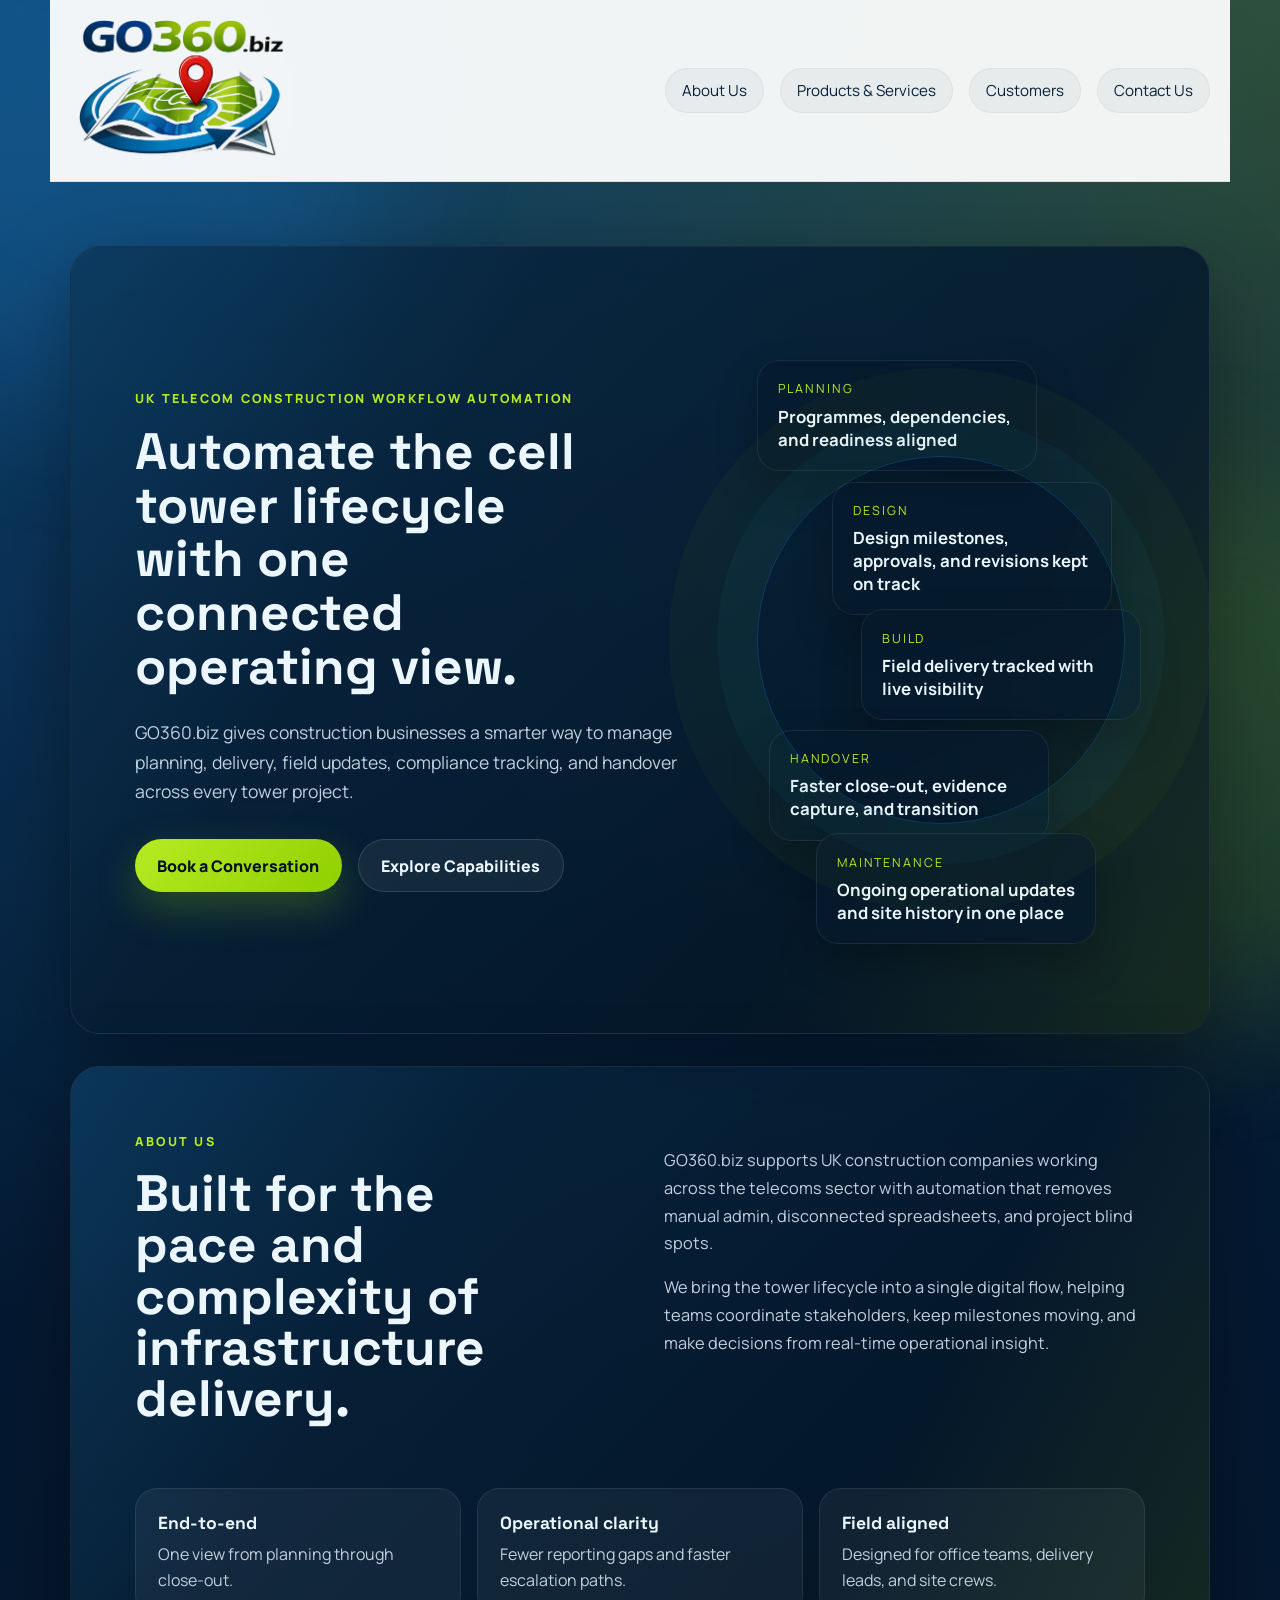
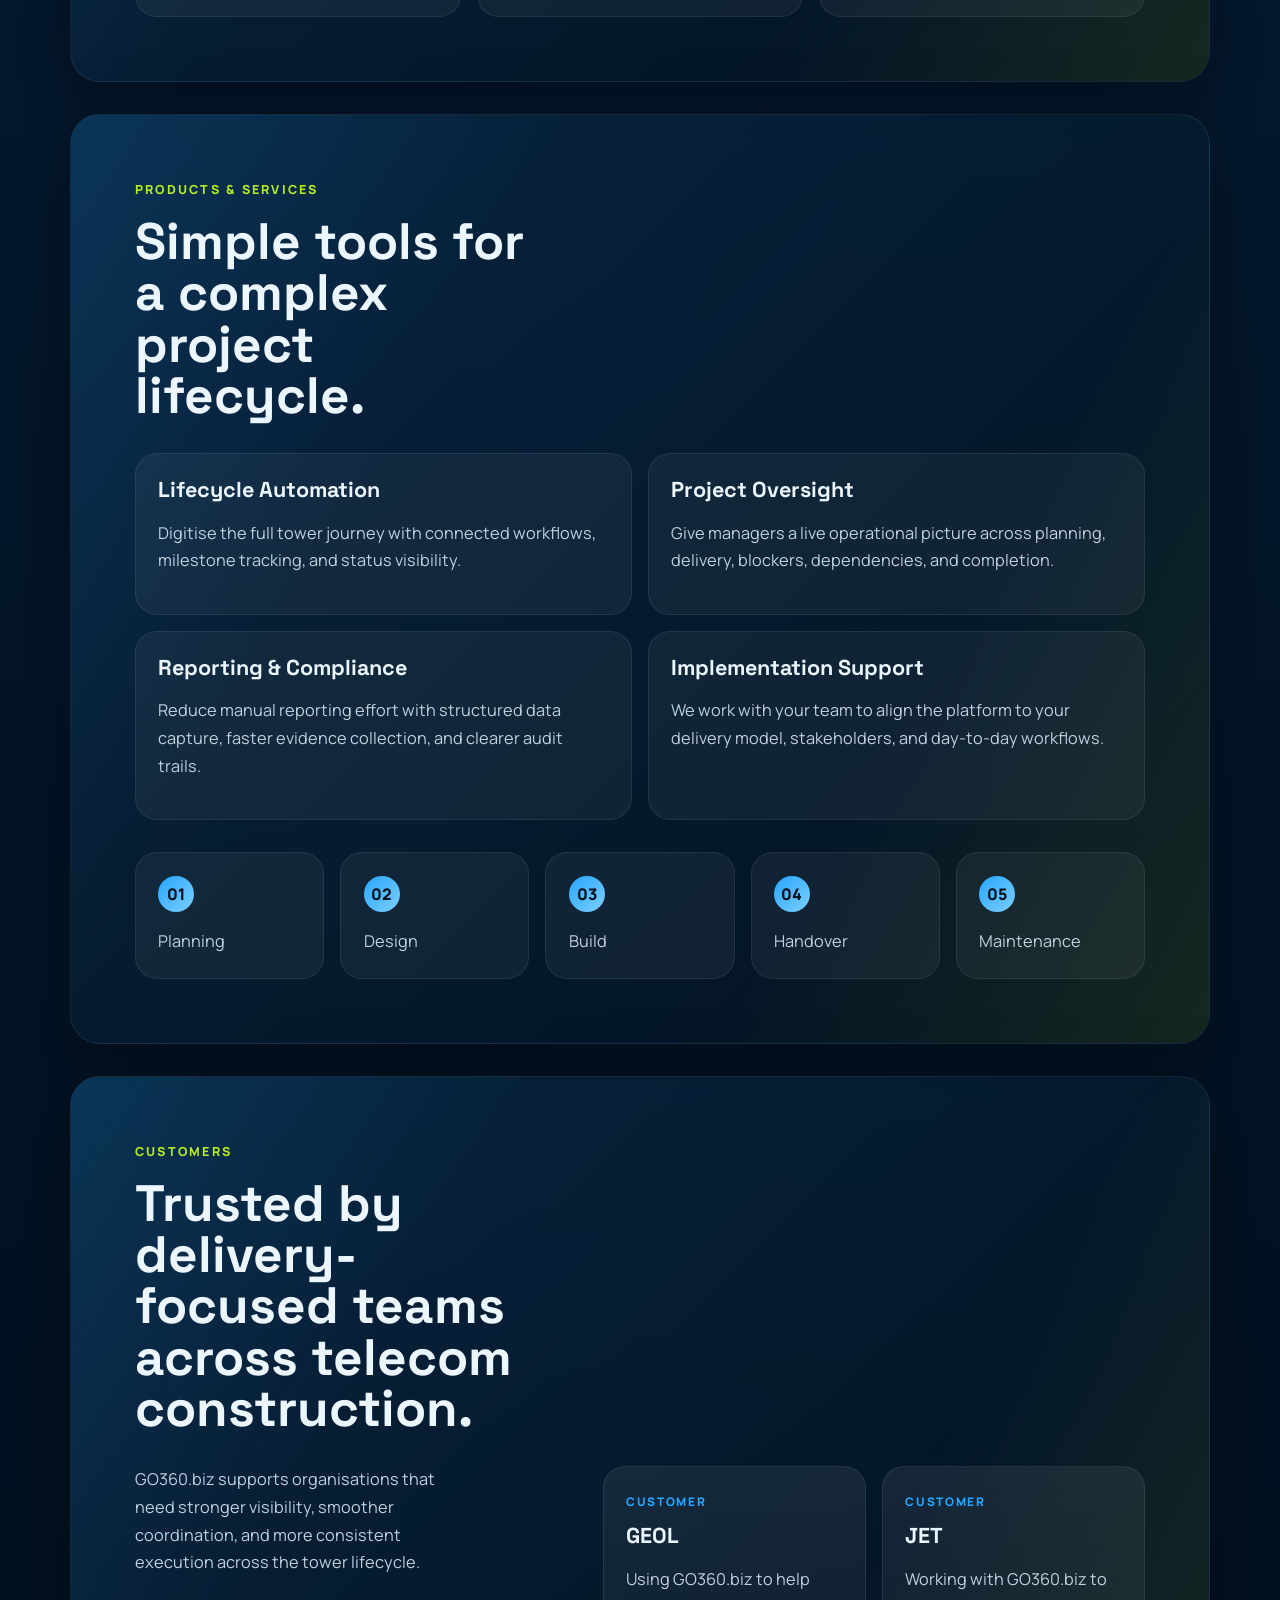
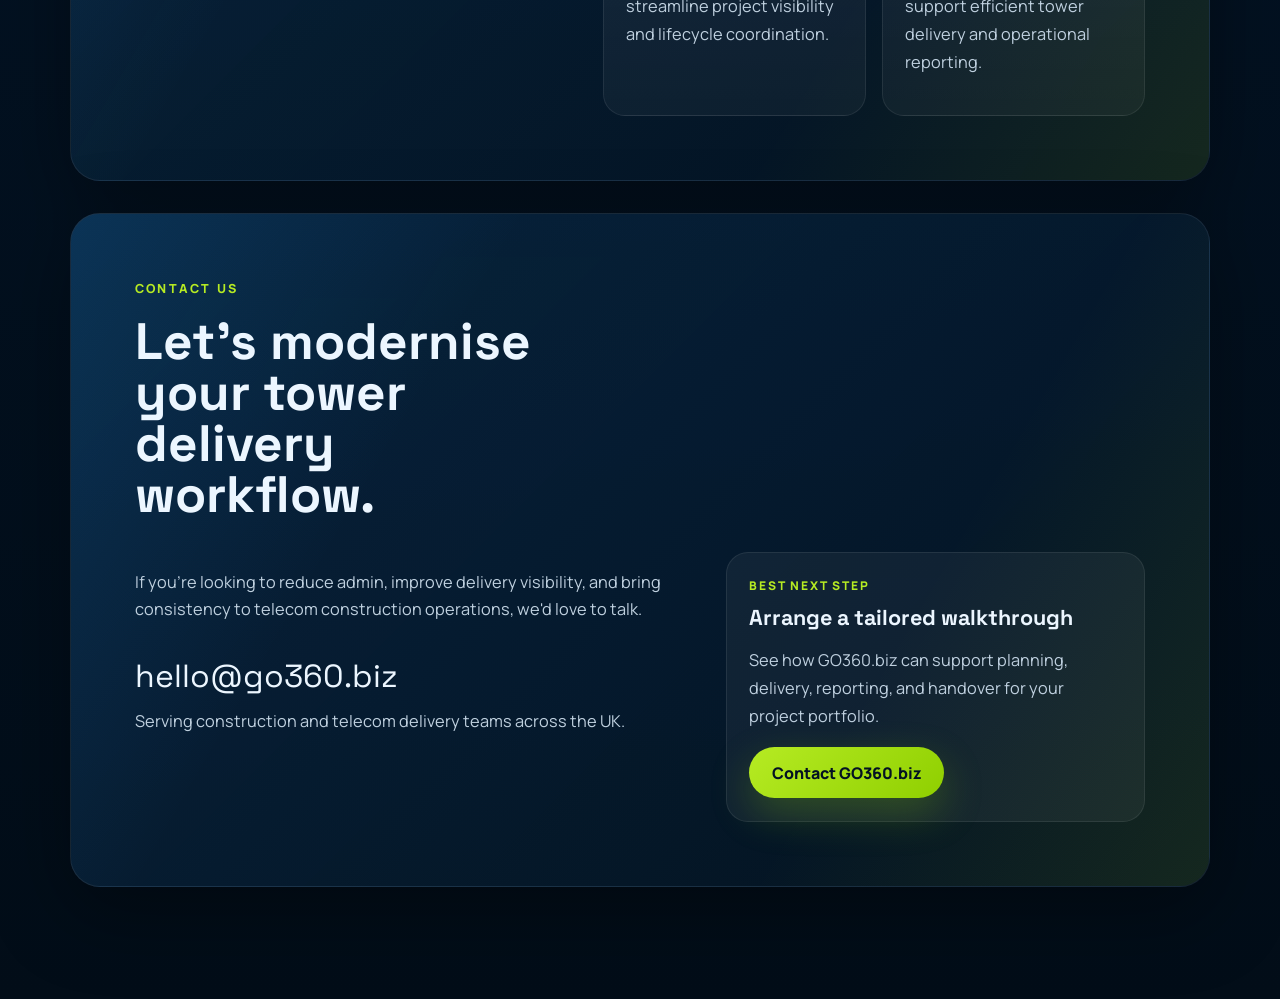
==== index.html @ ac942beb "Initial GO360 website" ====
<!DOCTYPE html>
<html lang="en">
<head>
  <meta charset="UTF-8">
  <meta name="viewport" content="width=device-width, initial-scale=1.0">
  <title>GO360.biz | Cell Tower Lifecycle Automation</title>
  <meta
    name="description"
    content="GO360.biz helps UK construction teams automate the cell tower lifecycle, from planning and delivery through reporting and close-out."
  >
  <link rel="preconnect" href="https://fonts.googleapis.com">
  <link rel="preconnect" href="https://fonts.gstatic.com" crossorigin>
  <link href="https://fonts.googleapis.com/css2?family=Manrope:wght@400;500;700;800&family=Space+Grotesk:wght@500;700&display=swap" rel="stylesheet">
  <link rel="stylesheet" href="styles.css">
</head>
<body>
  <div class="page-shell">
    <div class="progress-bar" aria-hidden="true"></div>

    <header class="site-header">
      <a class="brand" href="#top" aria-label="GO360.biz home">
        <img src="assets/go360.png" alt="GO360.biz logo">
      </a>

      <nav class="site-nav" aria-label="Primary">
        <a href="#about">About Us</a>
        <a href="#products">Products &amp; Services</a>
        <a href="#customers">Customers</a>
        <a href="#contact">Contact Us</a>
      </nav>
    </header>

    <main id="top">
      <section class="hero section-panel" data-reveal>
        <div class="hero-copy">
          <p class="eyebrow">UK telecom construction workflow automation</p>
          <h1 class="hero-title">Automate the cell tower lifecycle with one connected operating view.</h1>
          <p class="hero-text">
            GO360.biz gives construction businesses a smarter way to manage planning,
            delivery, field updates, compliance tracking, and handover across every tower project.
          </p>
          <div class="hero-actions">
            <a class="button button-primary" href="#contact">Book a Conversation</a>
            <a class="button button-secondary" href="#products">Explore Capabilities</a>
          </div>
        </div>

        <div class="hero-visual" aria-hidden="true">
          <div class="signal-card signal-card-top">
            <span>Planning</span>
            <strong>Programmes, dependencies, and readiness aligned</strong>
          </div>
          <div class="signal-card signal-card-design">
            <span>Design</span>
            <strong>Design milestones, approvals, and revisions kept on track</strong>
          </div>
          <div class="signal-card signal-card-mid">
            <span>Build</span>
            <strong>Field delivery tracked with live visibility</strong>
          </div>
          <div class="signal-card signal-card-bottom">
            <span>Handover</span>
            <strong>Faster close-out, evidence capture, and transition</strong>
          </div>
          <div class="signal-card signal-card-maintenance">
            <span>Maintenance</span>
            <strong>Ongoing operational updates and site history in one place</strong>
          </div>
          <div class="hero-rings"></div>
        </div>
      </section>

      <section id="about" class="section-panel story-grid" data-reveal>
        <div class="section-heading">
          <p class="eyebrow">About Us</p>
          <h2>Built for the pace and complexity of infrastructure delivery.</h2>
        </div>

        <div class="story-copy">
          <p>
            GO360.biz supports UK construction companies working across the telecoms sector with
            automation that removes manual admin, disconnected spreadsheets, and project blind spots.
          </p>
          <p>
            We bring the tower lifecycle into a single digital flow, helping teams coordinate stakeholders,
            keep milestones moving, and make decisions from real-time operational insight.
          </p>
        </div>

        <div class="stats-grid">
          <article class="stat-card">
            <strong>End-to-end</strong>
            <span>One view from planning through close-out.</span>
          </article>
          <article class="stat-card">
            <strong>Operational clarity</strong>
            <span>Fewer reporting gaps and faster escalation paths.</span>
          </article>
          <article class="stat-card">
            <strong>Field aligned</strong>
            <span>Designed for office teams, delivery leads, and site crews.</span>
          </article>
        </div>
      </section>

      <section id="products" class="section-panel offerings" data-reveal>
        <div class="section-heading">
          <p class="eyebrow">Products &amp; Services</p>
          <h2>Simple tools for a complex project lifecycle.</h2>
        </div>

        <div class="offering-grid">
          <article class="offering-card">
            <h3>Lifecycle Automation</h3>
            <p>Digitise the full tower journey with connected workflows, milestone tracking, and status visibility.</p>
          </article>
          <article class="offering-card">
            <h3>Project Oversight</h3>
            <p>Give managers a live operational picture across planning, delivery, blockers, dependencies, and completion.</p>
          </article>
          <article class="offering-card">
            <h3>Reporting &amp; Compliance</h3>
            <p>Reduce manual reporting effort with structured data capture, faster evidence collection, and clearer audit trails.</p>
          </article>
          <article class="offering-card">
            <h3>Implementation Support</h3>
            <p>We work with your team to align the platform to your delivery model, stakeholders, and day-to-day workflows.</p>
          </article>
        </div>

        <div class="process-strip">
          <div class="process-step">
            <span>01</span>
            <p>Planning</p>
          </div>
          <div class="process-step">
            <span>02</span>
            <p>Design</p>
          </div>
          <div class="process-step">
            <span>03</span>
            <p>Build</p>
          </div>
          <div class="process-step">
            <span>04</span>
            <p>Handover</p>
          </div>
          <div class="process-step">
            <span>05</span>
            <p>Maintenance</p>
          </div>
        </div>
      </section>

      <section id="customers" class="section-panel customers-panel" data-reveal>
        <div class="section-heading">
          <p class="eyebrow">Customers</p>
          <h2>Trusted by delivery-focused teams across telecom construction.</h2>
        </div>

        <div class="customers-layout">
          <p class="customers-copy">
            GO360.biz supports organisations that need stronger visibility, smoother coordination,
            and more consistent execution across the tower lifecycle.
          </p>

          <div class="customer-grid">
            <article class="customer-card">
              <span class="customer-label">Customer</span>
              <h3>GEOL</h3>
              <p>Using GO360.biz to help streamline project visibility and lifecycle coordination.</p>
            </article>
            <article class="customer-card">
              <span class="customer-label">Customer</span>
              <h3>JET</h3>
              <p>Working with GO360.biz to support efficient tower delivery and operational reporting.</p>
            </article>
          </div>
        </div>
      </section>

      <section id="contact" class="section-panel contact-panel" data-reveal>
        <div class="section-heading">
          <p class="eyebrow">Contact Us</p>
          <h2>Let's modernise your tower delivery workflow.</h2>
        </div>

        <div class="contact-layout">
          <div class="contact-copy">
            <p>
              If you're looking to reduce admin, improve delivery visibility, and bring consistency to telecom construction operations,
              we'd love to talk.
            </p>
            <a class="contact-link" href="mailto:hello@go360.biz">hello@go360.biz</a>
            <p class="contact-note">Serving construction and telecom delivery teams across the UK.</p>
          </div>

          <div class="contact-card">
            <p class="contact-card-label">Best next step</p>
            <h3>Arrange a tailored walkthrough</h3>
            <p>See how GO360.biz can support planning, delivery, reporting, and handover for your project portfolio.</p>
            <a class="button button-primary" href="mailto:hello@go360.biz?subject=GO360%20Website%20Enquiry">Contact GO360.biz</a>
          </div>
        </div>
      </section>
    </main>
  </div>

  <script src="script.js"></script>
</body>
</html>
---- styles.css ----
:root {
  --bg: #04182f;
  --bg-deep: #020d18;
  --panel: rgba(4, 27, 47, 0.7);
  --panel-strong: rgba(7, 36, 62, 0.92);
  --text: #ecf6ff;
  --muted: #bfd0df;
  --line: rgba(117, 198, 255, 0.16);
  --blue: #0d75c9;
  --blue-bright: #27a6ff;
  --green: #8fcf00;
  --green-bright: #b6eb23;
  --shadow: 0 24px 80px rgba(0, 0, 0, 0.35);
  --radius-xl: 30px;
  --radius-lg: 22px;
  --max-width: 1180px;
  --scroll-progress: 0;
}

* {
  box-sizing: border-box;
}

html {
  scroll-behavior: smooth;
}

body {
  margin: 0;
  font-family: "Manrope", sans-serif;
  color: var(--text);
  background:
    radial-gradient(circle at top left, rgba(39, 166, 255, 0.25), transparent 30%),
    radial-gradient(circle at top right, rgba(182, 235, 35, 0.22), transparent 26%),
    linear-gradient(180deg, #072341 0%, var(--bg) 36%, var(--bg-deep) 100%);
  overflow-x: hidden;
}

body::before,
body::after {
  content: "";
  position: fixed;
  inset: auto;
  width: 34rem;
  height: 34rem;
  border-radius: 50%;
  filter: blur(70px);
  opacity: 0.28;
  pointer-events: none;
  z-index: 0;
  transform: translate3d(0, calc(var(--scroll-progress) * -90px), 0);
}

body::before {
  top: -8rem;
  left: -10rem;
  background: rgba(39, 166, 255, 0.65);
}

body::after {
  right: -12rem;
  bottom: -8rem;
  background: rgba(143, 207, 0, 0.5);
}

.page-shell {
  position: relative;
  z-index: 1;
}

.progress-bar {
  position: fixed;
  top: 0;
  left: 0;
  width: calc(var(--scroll-progress) * 100%);
  height: 4px;
  background: linear-gradient(90deg, var(--blue-bright), var(--green-bright));
  box-shadow: 0 0 22px rgba(39, 166, 255, 0.65);
  z-index: 20;
}

.site-header {
  position: sticky;
  top: 0;
  display: flex;
  align-items: center;
  justify-content: space-between;
  gap: 1.5rem;
  max-width: var(--max-width);
  margin: 0 auto;
  padding: 1rem 1.25rem;
  backdrop-filter: blur(18px);
  background: rgba(255, 255, 255, 0.94);
  border-bottom: 1px solid rgba(4, 24, 47, 0.08);
  z-index: 15;
}

.brand img {
  width: min(220px, 38vw);
  display: block;
}

.site-nav {
  display: flex;
  gap: 1rem;
  flex-wrap: wrap;
}

.site-nav a {
  color: #06213b;
  text-decoration: none;
  font-size: 0.95rem;
  padding: 0.7rem 1rem;
  border-radius: 999px;
  background: rgba(6, 33, 59, 0.04);
  border: 1px solid rgba(6, 33, 59, 0.05);
  transition: transform 220ms ease, border-color 220ms ease, background 220ms ease;
}

.site-nav a:hover,
.site-nav a:focus-visible {
  transform: translateY(-2px);
  border-color: rgba(13, 117, 201, 0.18);
  background: rgba(13, 117, 201, 0.08);
}

main {
  max-width: var(--max-width);
  margin: 0 auto;
  padding: 2rem 1.25rem 5rem;
}

.section-panel {
  position: relative;
  margin: 2rem 0;
  padding: 4rem;
  border-radius: var(--radius-xl);
  background:
    linear-gradient(135deg, rgba(8, 38, 66, 0.86), rgba(3, 17, 31, 0.9)),
    linear-gradient(180deg, rgba(39, 166, 255, 0.08), rgba(143, 207, 0, 0.03));
  border: 1px solid rgba(255, 255, 255, 0.08);
  box-shadow: var(--shadow);
  overflow: hidden;
  transform: translateY(24px);
  opacity: 0;
  transition: opacity 700ms ease, transform 700ms ease;
}

.section-panel::before {
  content: "";
  position: absolute;
  inset: 0;
  background:
    linear-gradient(120deg, rgba(39, 166, 255, 0.12), transparent 30%),
    linear-gradient(300deg, rgba(182, 235, 35, 0.1), transparent 30%);
  pointer-events: none;
}

.section-panel.in-view {
  opacity: 1;
  transform: translateY(0);
}

.hero {
  min-height: calc(100vh - 7rem);
  display: grid;
  grid-template-columns: 1.15fr 0.85fr;
  align-items: center;
  gap: 3rem;
}

.hero-copy,
.story-copy,
.contact-copy,
.contact-card,
.offering-card,
.stat-card,
.process-step {
  position: relative;
  z-index: 1;
}

.eyebrow {
  margin: 0 0 1rem;
  color: var(--green-bright);
  text-transform: uppercase;
  letter-spacing: 0.18em;
  font-size: 0.78rem;
  font-weight: 800;
}

h1,
h2,
h3 {
  font-family: "Space Grotesk", sans-serif;
  margin: 0;
}

h1 {
  font-size: clamp(3rem, 6vw, 5.7rem);
  line-height: 0.95;
  max-width: 10ch;
}

.hero-title {
  font-size: clamp(2.25rem, 4vw, 3.4rem);
  line-height: 1.05;
  max-width: 14ch;
}

h2 {
  font-size: clamp(2rem, 4vw, 3.2rem);
  line-height: 1;
  max-width: 12ch;
}

h3 {
  font-size: 1.35rem;
  margin-bottom: 0.85rem;
}

p {
  color: var(--muted);
  font-size: 1.02rem;
  line-height: 1.7;
}

.hero-text {
  max-width: 60ch;
  margin: 1.5rem 0 0;
  font-size: 1.1rem;
}

.hero-actions {
  display: flex;
  gap: 1rem;
  flex-wrap: wrap;
  margin-top: 2rem;
}

.button {
  display: inline-flex;
  align-items: center;
  justify-content: center;
  min-height: 3.2rem;
  padding: 0.9rem 1.4rem;
  border-radius: 999px;
  text-decoration: none;
  font-weight: 800;
  transition: transform 220ms ease, box-shadow 220ms ease, background 220ms ease;
}

.button:hover,
.button:focus-visible {
  transform: translateY(-2px);
}

.button-primary {
  color: #031223;
  background: linear-gradient(135deg, var(--green-bright), var(--green));
  box-shadow: 0 16px 40px rgba(143, 207, 0, 0.26);
}

.button-secondary {
  color: var(--text);
  background: rgba(255, 255, 255, 0.06);
  border: 1px solid rgba(255, 255, 255, 0.12);
}

.hero-visual {
  position: relative;
  min-height: 38rem;
  display: flex;
  align-items: center;
  justify-content: center;
}

.hero-rings {
  position: absolute;
  width: min(34rem, 90%);
  aspect-ratio: 1;
  border-radius: 50%;
  border: 1px solid rgba(39, 166, 255, 0.24);
  box-shadow:
    0 0 0 2.5rem rgba(39, 166, 255, 0.04),
    0 0 0 5.5rem rgba(143, 207, 0, 0.04);
  animation: pulse 8s ease-in-out infinite;
}

.signal-card {
  position: absolute;
  width: min(280px, 72%);
  padding: 1.2rem 1.25rem;
  border-radius: var(--radius-lg);
  background: rgba(6, 26, 46, 0.78);
  border: 1px solid rgba(255, 255, 255, 0.08);
  backdrop-filter: blur(12px);
  box-shadow: 0 18px 40px rgba(0, 0, 0, 0.24);
  animation: float 6s ease-in-out infinite;
}

.signal-card span {
  display: block;
  color: var(--green-bright);
  font-size: 0.78rem;
  text-transform: uppercase;
  letter-spacing: 0.15em;
  margin-bottom: 0.45rem;
}

.signal-card strong {
  font-size: 1.05rem;
}

.signal-card-top {
  top: 4%;
  left: 5%;
}

.signal-card-design {
  top: 24%;
  right: 8%;
  animation-delay: -1s;
}

.signal-card-mid {
  top: 45%;
  right: 1%;
  animation-delay: -2s;
}

.signal-card-bottom {
  bottom: 17%;
  left: 8%;
  animation-delay: -4s;
}

.signal-card-maintenance {
  bottom: 0;
  right: 12%;
  animation-delay: -3s;
}

.section-heading {
  position: relative;
  z-index: 1;
  margin-bottom: 2rem;
}

.story-grid {
  display: grid;
  grid-template-columns: 1fr 1fr;
  gap: 2rem 3rem;
  align-items: start;
}

.stats-grid,
.offering-grid,
.customer-grid {
  display: grid;
  gap: 1rem;
}

.stats-grid {
  grid-template-columns: repeat(3, 1fr);
  grid-column: 1 / -1;
}

.stat-card,
.offering-card,
.customer-card,
.contact-card,
.process-step {
  padding: 1.4rem;
  border-radius: var(--radius-lg);
  background: rgba(255, 255, 255, 0.05);
  border: 1px solid rgba(255, 255, 255, 0.08);
}

.stat-card strong {
  display: block;
  margin-bottom: 0.55rem;
  font-family: "Space Grotesk", sans-serif;
  font-size: 1.1rem;
}

.stat-card span {
  color: var(--muted);
  line-height: 1.6;
}

.offering-grid {
  grid-template-columns: repeat(2, 1fr);
}

.offering-card {
  min-height: 100%;
  transition: transform 240ms ease, border-color 240ms ease, background 240ms ease;
}

.offering-card:hover {
  transform: translateY(-4px);
  border-color: rgba(39, 166, 255, 0.32);
  background: rgba(255, 255, 255, 0.08);
}

.customers-layout {
  position: relative;
  z-index: 1;
  display: grid;
  grid-template-columns: 0.9fr 1.1fr;
  gap: 1.5rem;
  align-items: start;
}

.customers-copy {
  margin: 0;
  max-width: 34ch;
}

.customer-grid {
  grid-template-columns: repeat(2, 1fr);
}

.customer-card {
  min-height: 100%;
  background:
    linear-gradient(180deg, rgba(255, 255, 255, 0.07), rgba(255, 255, 255, 0.04));
}

.customer-label {
  display: inline-block;
  margin-bottom: 0.75rem;
  color: var(--blue-bright);
  text-transform: uppercase;
  letter-spacing: 0.14em;
  font-size: 0.74rem;
  font-weight: 800;
}

.process-strip {
  position: relative;
  z-index: 1;
  display: grid;
  grid-template-columns: repeat(5, 1fr);
  gap: 1rem;
  margin-top: 2rem;
}

.process-step span {
  display: inline-flex;
  width: 2.25rem;
  height: 2.25rem;
  align-items: center;
  justify-content: center;
  margin-bottom: 1rem;
  border-radius: 50%;
  color: #02101f;
  font-weight: 800;
  background: linear-gradient(135deg, var(--blue-bright), #7ccfff);
}

.process-step p {
  margin: 0;
}

.contact-layout {
  position: relative;
  z-index: 1;
  display: grid;
  grid-template-columns: 1.15fr 0.85fr;
  gap: 1.5rem;
  align-items: stretch;
}

.contact-link {
  display: inline-block;
  margin: 1rem 0 0.75rem;
  color: var(--text);
  text-decoration: none;
  font-size: clamp(1.3rem, 3vw, 2rem);
  font-family: "Space Grotesk", sans-serif;
}

.contact-note {
  margin: 0;
}

.contact-card-label {
  margin: 0 0 0.5rem;
  color: var(--green-bright);
  text-transform: uppercase;
  letter-spacing: 0.15em;
  font-size: 0.75rem;
  font-weight: 800;
}

@keyframes pulse {
  0%,
  100% {
    transform: scale(0.97);
    opacity: 0.85;
  }

  50% {
    transform: scale(1.03);
    opacity: 1;
  }
}

@keyframes float {
  0%,
  100% {
    transform: translateY(0);
  }

  50% {
    transform: translateY(-10px);
  }
}

@media (max-width: 980px) {
  .hero,
  .story-grid,
  .contact-layout,
  .customers-layout,
  .offering-grid,
  .customer-grid,
  .process-strip,
  .stats-grid {
    grid-template-columns: 1fr;
  }

  .site-header {
    position: static;
    flex-direction: column;
    align-items: flex-start;
  }

  .section-panel {
    padding: 2rem;
  }

  .hero {
    min-height: auto;
  }

  .hero-visual {
    min-height: 34rem;
  }
}

@media (max-width: 640px) {
  main {
    padding: 1.25rem 0.9rem 4rem;
  }

  .site-header {
    padding: 1rem 0.9rem 0;
  }

  .site-nav {
    width: 100%;
  }

  .site-nav a {
    flex: 1 1 calc(50% - 0.5rem);
    text-align: center;
  }

  .section-panel {
    border-radius: 24px;
  }

  h1 {
    max-width: 100%;
  }

  .hero-visual {
    min-height: 32rem;
  }

  .signal-card {
    width: 88%;
  }

  .signal-card-top,
  .signal-card-design,
  .signal-card-mid,
  .signal-card-bottom,
  .signal-card-maintenance {
    left: 50%;
    right: auto;
    transform: translateX(-50%);
  }

  .signal-card-top {
    top: 2%;
  }

  .signal-card-design {
    top: 20%;
  }

  .signal-card-mid {
    top: 38%;
  }

  .signal-card-bottom {
    top: 56%;
    bottom: auto;
  }

  .signal-card-maintenance {
    top: 74%;
    bottom: auto;
  }
}

@media (prefers-reduced-motion: reduce) {
  html {
    scroll-behavior: auto;
  }

  *,
  *::before,
  *::after {
    animation: none !important;
    transition: none !important;
  }

  .section-panel {
    opacity: 1;
    transform: none;
  }
}
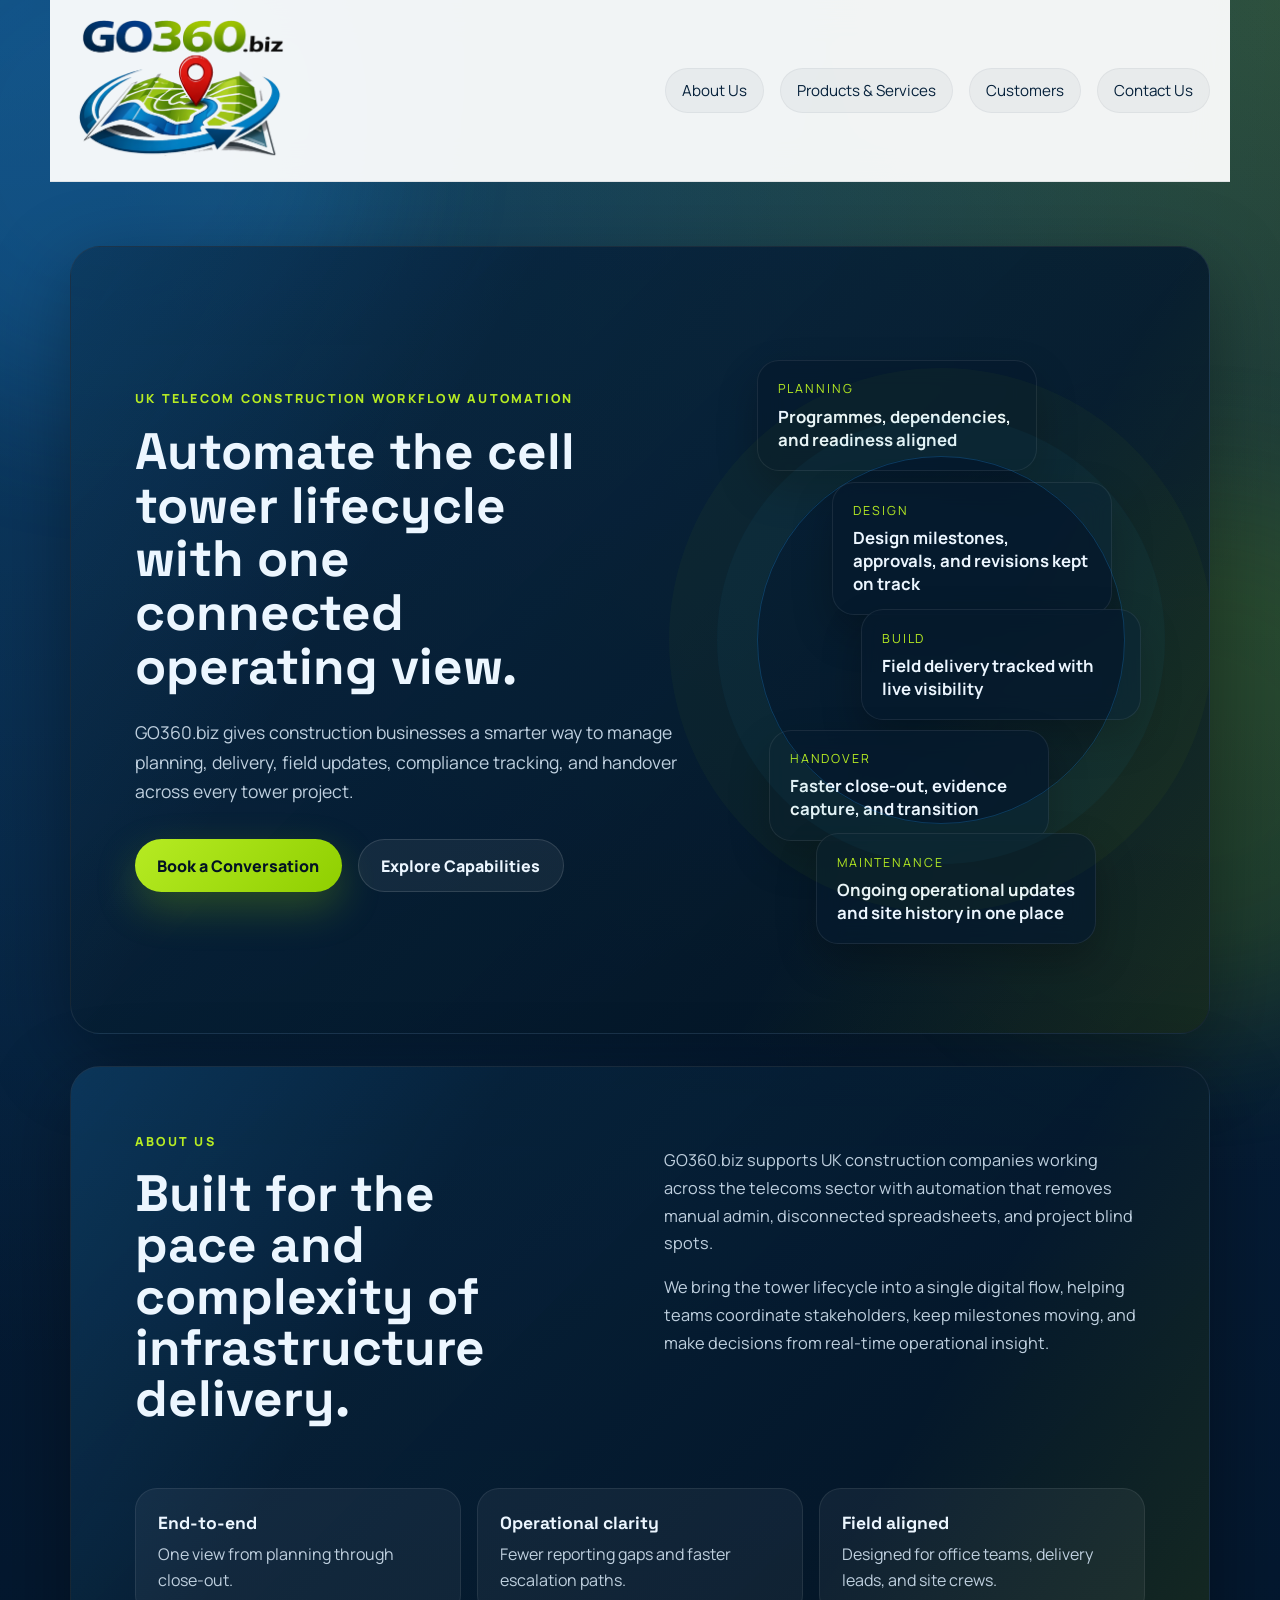
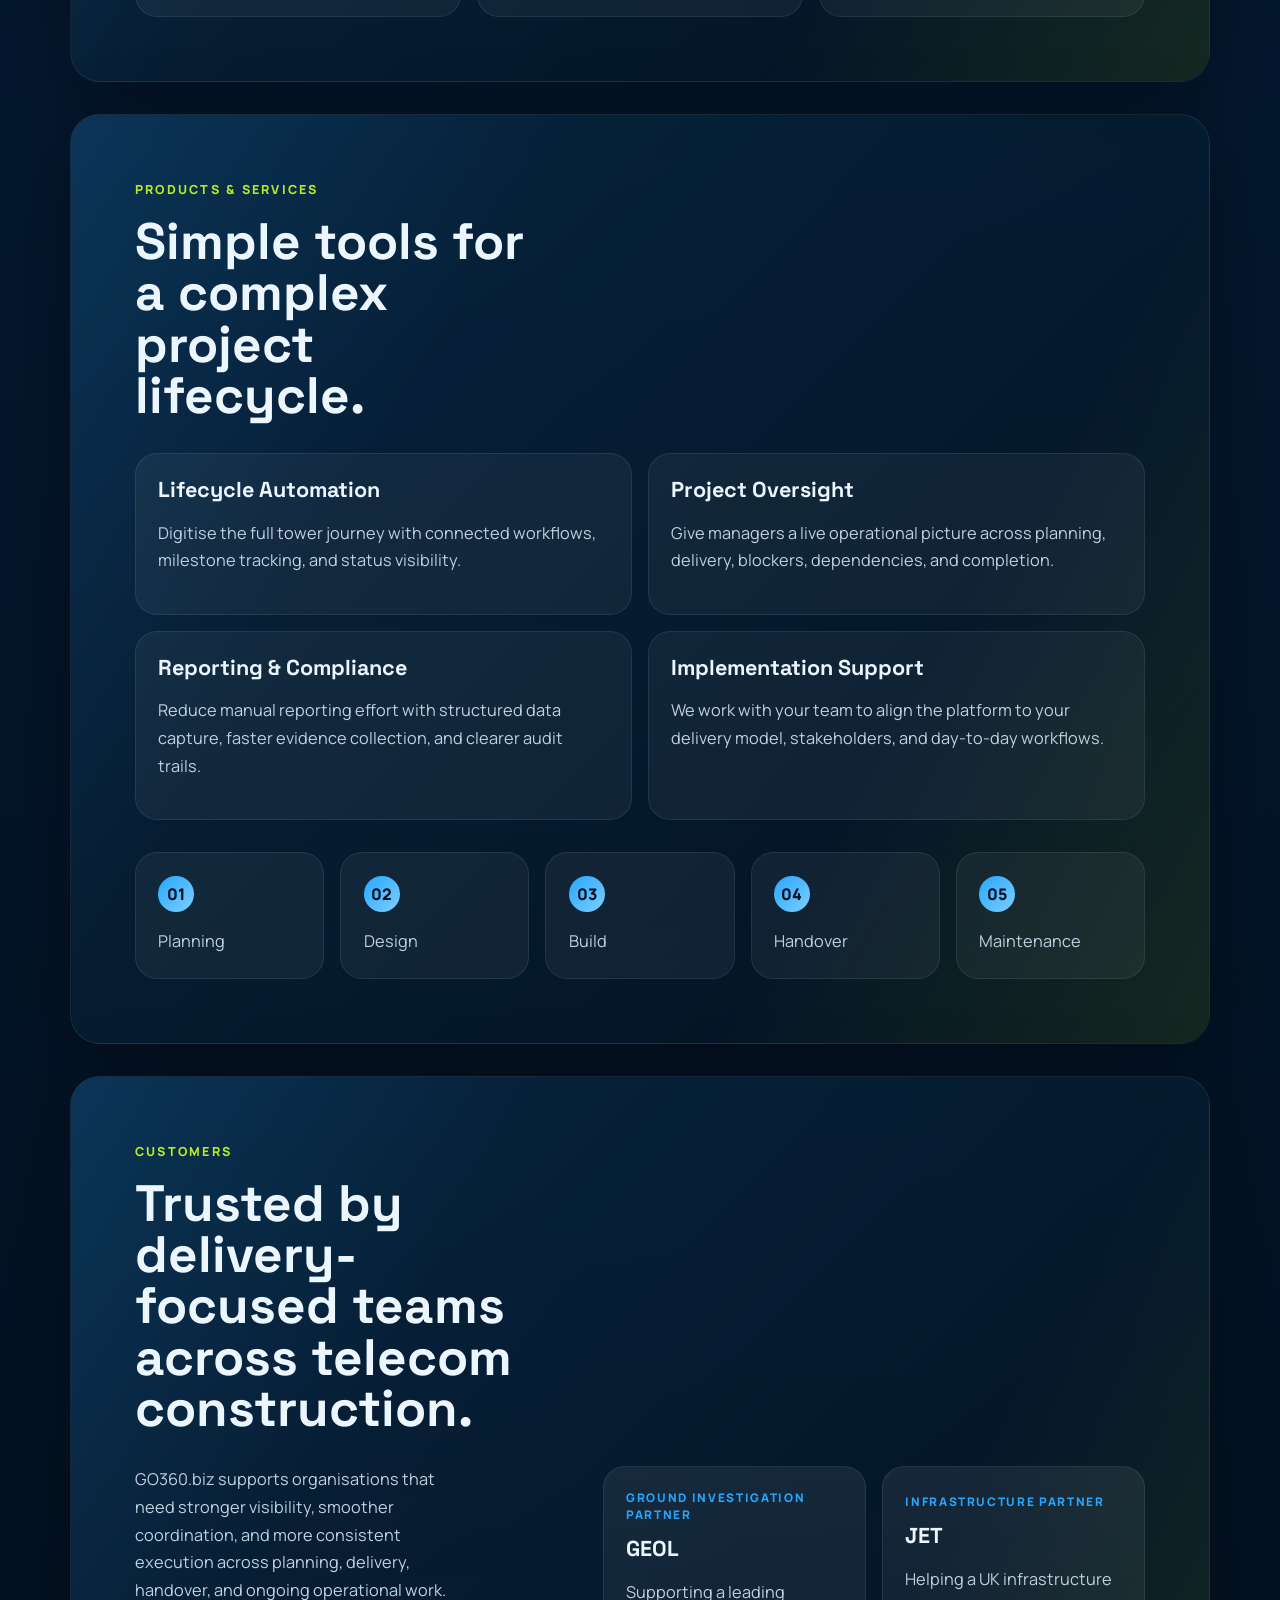
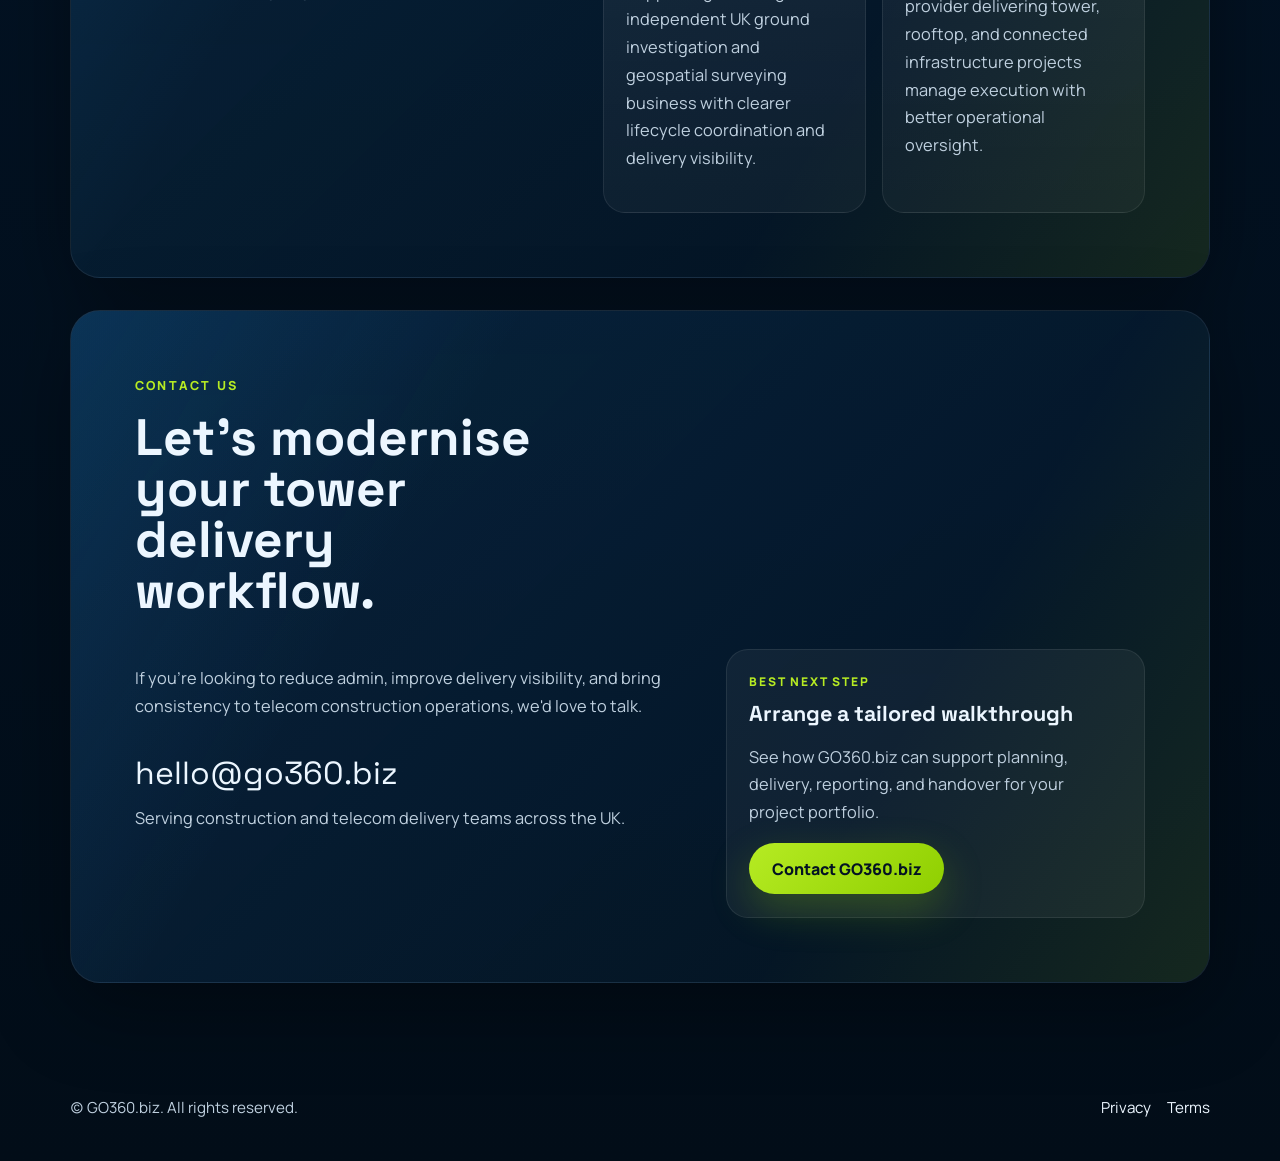
==== commit ac45af39: "Add footer and privacy/terms pages" ====
--- a/index.html
+++ b/index.html
@@ -161,19 +161,19 @@
         <div class="customers-layout">
           <p class="customers-copy">
             GO360.biz supports organisations that need stronger visibility, smoother coordination,
-            and more consistent execution across the tower lifecycle.
+            and more consistent execution across planning, delivery, handover, and ongoing operational work.
           </p>
 
           <div class="customer-grid">
             <article class="customer-card">
-              <span class="customer-label">Customer</span>
+              <span class="customer-label">Ground Investigation Partner</span>
               <h3>GEOL</h3>
-              <p>Using GO360.biz to help streamline project visibility and lifecycle coordination.</p>
+              <p>Supporting a leading independent UK ground investigation and geospatial surveying business with clearer lifecycle coordination and delivery visibility.</p>
             </article>
             <article class="customer-card">
-              <span class="customer-label">Customer</span>
+              <span class="customer-label">Infrastructure Partner</span>
               <h3>JET</h3>
-              <p>Working with GO360.biz to support efficient tower delivery and operational reporting.</p>
+              <p>Helping a UK infrastructure provider delivering tower, rooftop, and connected infrastructure projects manage execution with better operational oversight.</p>
             </article>
           </div>
         </div>
@@ -204,6 +204,14 @@
         </div>
       </section>
     </main>
+
+    <footer class="site-footer">
+      <p class="footer-copy">(c) GO360.biz. All rights reserved.</p>
+      <div class="footer-links">
+        <a href="privacy/">Privacy</a>
+        <a href="terms/">Terms</a>
+      </div>
+    </footer>
   </div>
 
   <script src="script.js"></script>
--- a/styles.css
+++ b/styles.css
@@ -130,6 +130,38 @@
   padding: 2rem 1.25rem 5rem;
 }
 
+.site-footer {
+  display: flex;
+  align-items: center;
+  justify-content: space-between;
+  gap: 1rem;
+  max-width: var(--max-width);
+  margin: 0 auto;
+  padding: 0 1.25rem 2.5rem;
+}
+
+.footer-copy {
+  margin: 0;
+  font-size: 0.95rem;
+}
+
+.footer-links {
+  display: flex;
+  gap: 1rem;
+  flex-wrap: wrap;
+}
+
+.footer-links a {
+  color: var(--text);
+  text-decoration: none;
+  font-size: 0.95rem;
+}
+
+.footer-links a:hover,
+.footer-links a:focus-visible {
+  color: var(--green-bright);
+}
+
 .section-panel {
   position: relative;
   margin: 2rem 0;
@@ -572,6 +604,12 @@
     border-radius: 24px;
   }
 
+  .site-footer {
+    flex-direction: column;
+    align-items: flex-start;
+    padding: 0 0.9rem 2rem;
+  }
+
   h1 {
     max-width: 100%;
   }
